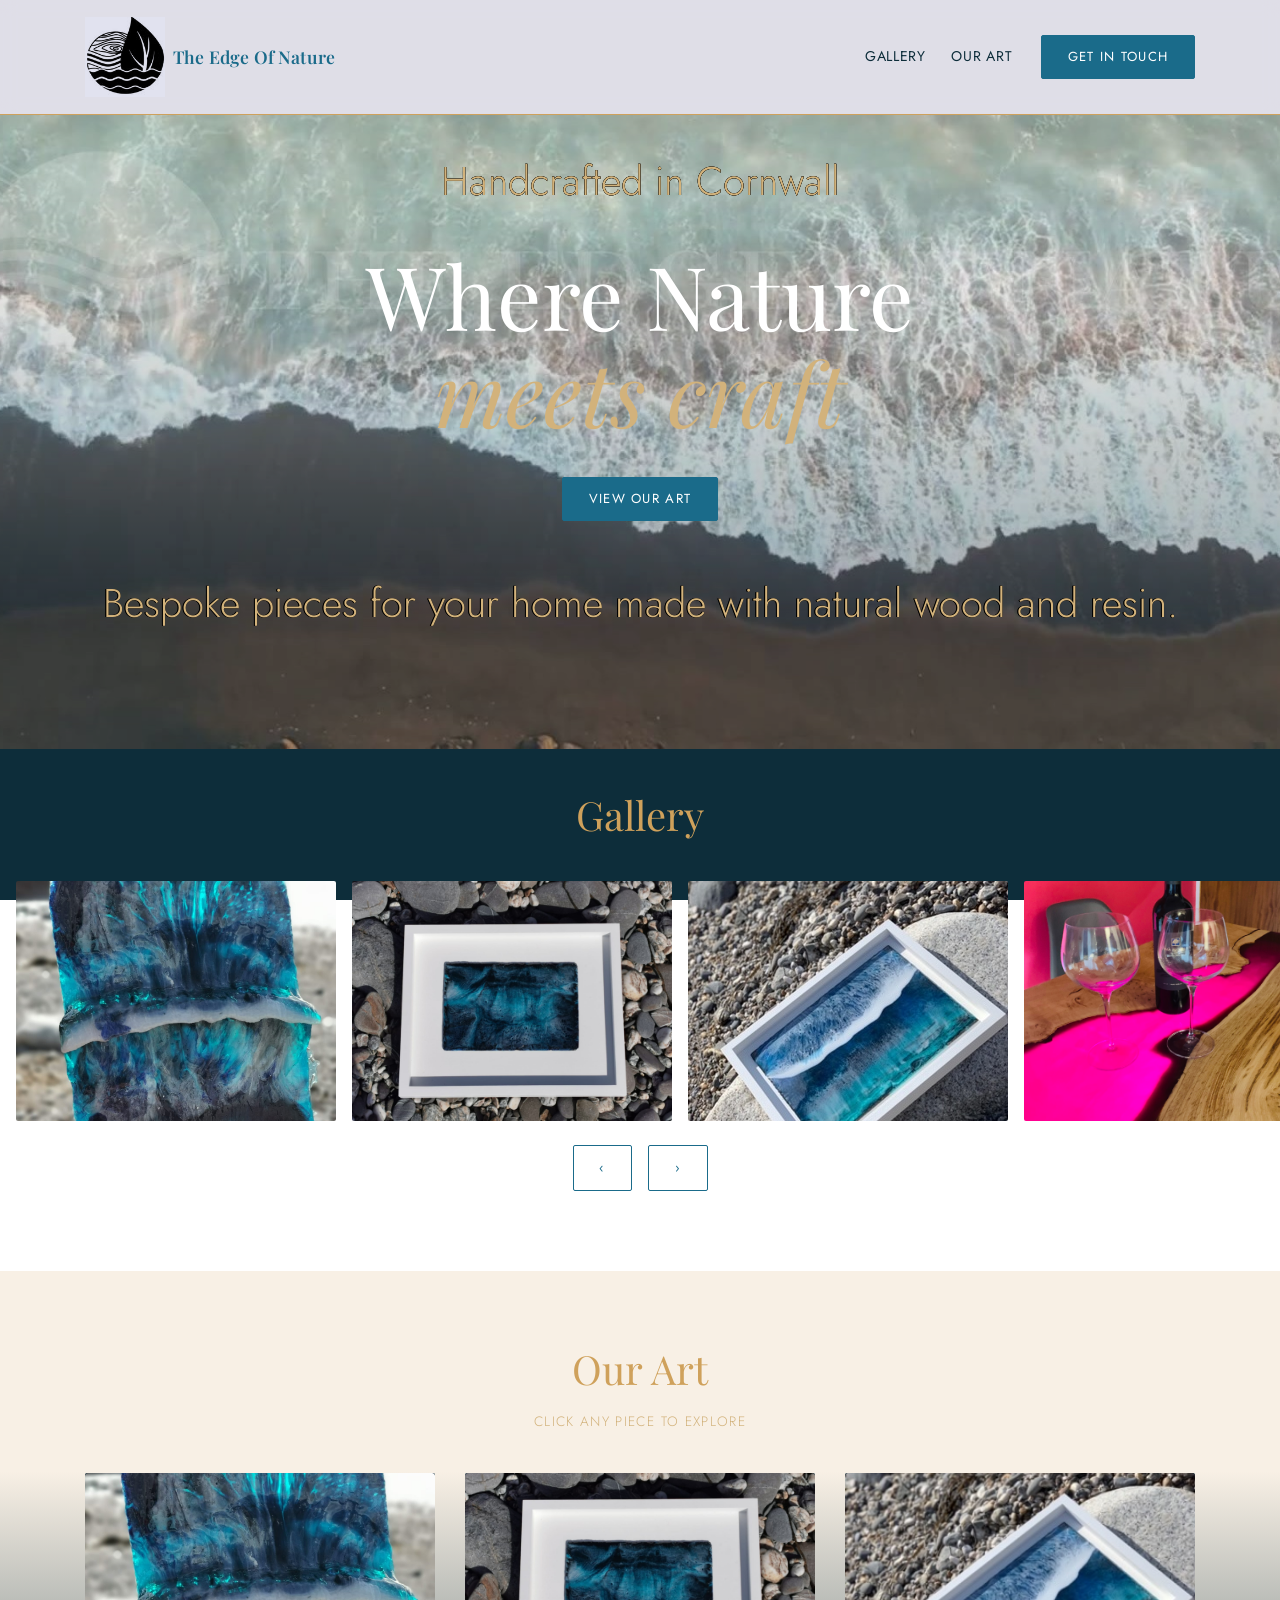
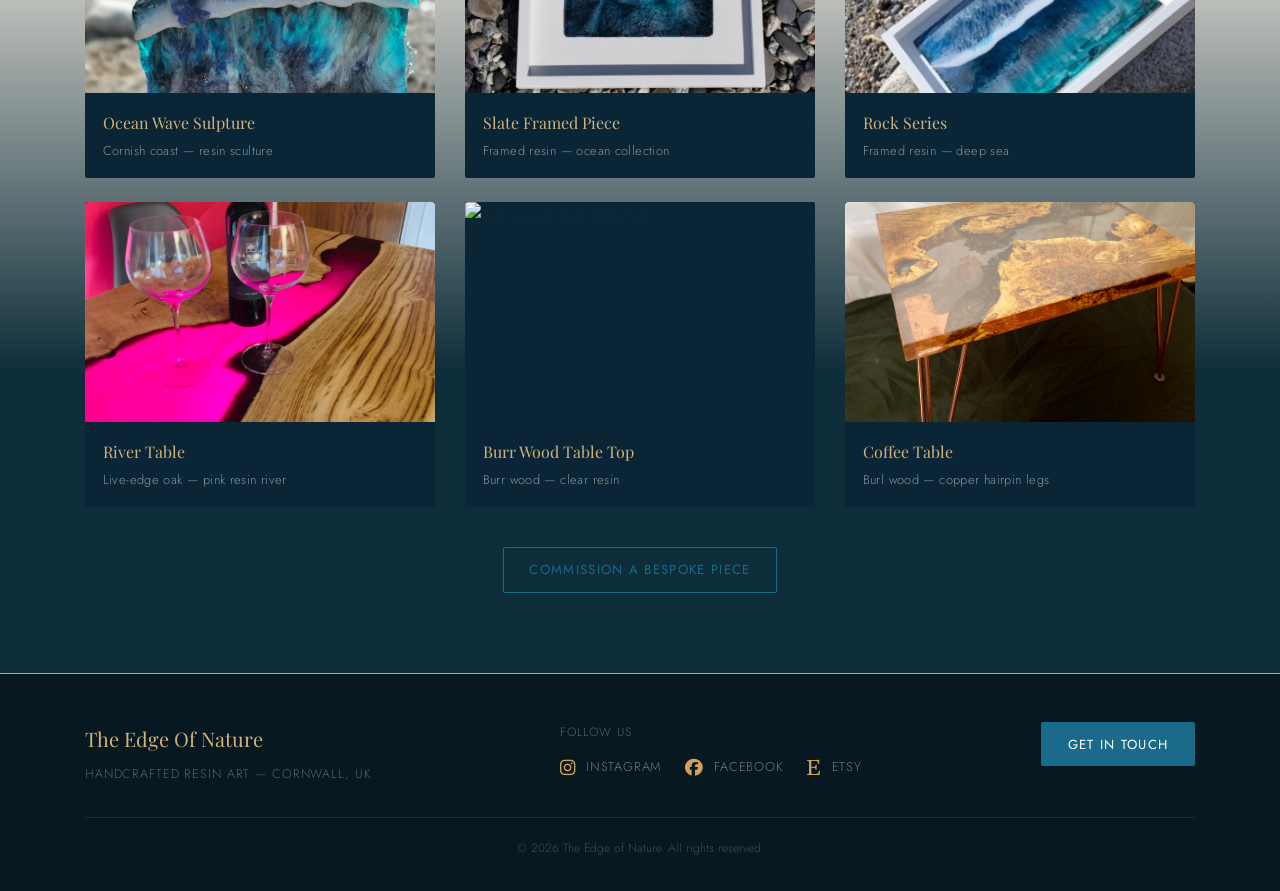
==== index.html @ 79bfa3ad "looks and links updated" ====
<!DOCTYPE html>
<html lang="en">
<head>
    <meta charset="UTF-8">
    <meta name="viewport" content="width=device-width, initial-scale=1.0">
    <title>The Edge of Nature - Resin Art</title>

 
  
  <link rel="stylesheet" href="https://cdn.jsdelivr.net/npm/bootstrap@4.5.3/dist/css/bootstrap.min.css">
  <link href="https://fonts.googleapis.com/css2?family=Playfair+Display:ital,wght@0,400;0,600;1,400&family=Jost:wght@300;400&display=swap" rel="stylesheet">
  <link rel="stylesheet" href="https://cdnjs.cloudflare.com/ajax/libs/font-awesome/6.5.0/css/all.min.css">
  <link rel="stylesheet" href="stylesreset2.css" />
  <link rel="stylesheet" href="./styles.css" />
   

  
</head>
<body>



    <!-- Navigation Bar -->

  <nav class="navbar navbar-expand-lg eon-nav sticky-top">
    <div class="container">

      <a class="navbar-brand d-flex align-items-center" href="index.html">
        <img class="nav-logo mr-2" src="./images/eonlogo.png" alt="The Edge Of Nature logo">
        <span class="logo-text">The Edge Of Nature</span>
      </a>

      <button class="navbar-toggler" type="button"
              data-toggle="collapse"
              data-target="#navMain"
              aria-controls="navMain"
              aria-expanded="false"
              aria-label="Toggle navigation">
              <a href="#contact" class="btn-eon">Get in Touch</a>
        <span class="navbar-toggler-icon"></span>
      </button>

      <div class="collapse navbar-collapse" id="navMain">
        <ul class="navbar-nav ml-auto align-items-lg-center">
          <li class="nav-item"><a class="nav-link" href="#gallery">Gallery</a></li>
          <li class="nav-item"><a class="nav-link" href="#art">Our Art</a></li>
          <li class="nav-item ml-lg-3">
            <a class="btn btn-eon" href="#contact">Get in touch</a>
          </li>
        </ul>
      </div>

    </div>
  </nav>


<!-- Hero Section -->




 <section class="hero-section">

    <img class="hero-img"
         src="./images/wave.jpg"
         alt="Aerial view of Cornish waves"
         onerror="this.style.display='none'">

    <div class="hero-overlay"></div>

    <div class="container hero-content">
      <h2 class="hero-sub"><em>Handcrafted in Cornwall</em></h2>
      <h1 class="hero-title">Where Nature<br><em>meets craft</em></h1>
      
      <a href="#art" class="btn btn-eon mt-3">View our art</a>
      <p class="hero-sub" style="margin-top: 3rem;">Bespoke pieces for your home made with natural wood and resin.</p>


    </div>

  </section>






<!-- Gallery Section -->

 <section id="gallery" class="gallery-section">
    <div class="container">
      <h2 class="gallery-heading">Gallery</h2>
    </div>

    <div class="gallery-viewport">
      <div class="gallery-track">
        <div class="gallery-item"><img src="./images/resinwave.JPG"         alt="Resin wave piece"></div>
        <div class="gallery-item"><img src="./images/resinslateframed.JPG"  alt="Resin on slate framed"></div>
        <div class="gallery-item"><img src="./images/resinframedonrock.JPG" alt="Resin framed on rock"></div>
        <div class="gallery-item"><img src="./images/img0489.jpg"           alt="River table"></div>
        <div class="gallery-item"><img src="./images/img2690.jpg"           alt="Burr wood table"></div>
        <div class="gallery-item"><img src="./images/img2918.jpg"           alt="Coffee table"></div>
        <div class="gallery-item"><img src="./images/img7161.JPG"           alt="Resin piece 7"></div>
        <div class="gallery-item"><img src="./images/img7170.JPG"           alt="Resin piece 8"></div>
      </div>
    </div>

    <div class="gallery-controls">
      <button id="galleryPrev" class="btn-eon-outline" aria-label="Previous">&#8249;</button>
      <button id="galleryNext" class="btn-eon-outline" aria-label="Next">&#8250;</button>
    </div>
  </section>


<!-- Art Section -->

  <section id="art" class="art-section">
    <div class="container">

      <h2 class="art-heading">Our Art</h2>
      <p class="art-subheading">Click any piece to explore</p>

      <div class="row">

        <div class="col-sm-6 col-lg-4 mb-4">
          <div class="card art-card"
               data-img="./images/resinwave.JPG"
               data-title="Ocean Wave Panel"
               data-desc="Resin art inspired by the breaking waves of the Cornish coast.">
            <img src="./images/resinwave.JPG" class="card-img-top" alt="Ocean wave resin panel">
            <div class="card-body">
              <h5 class="card-title">Ocean Wave Sulpture</h5>
              <p class="card-text">Cornish coast — resin sculture</p>
            </div>
          </div>
        </div>

        <div class="col-sm-6 col-lg-4 mb-4">
          <div class="card art-card"
               data-img="./images/resinslateframed.JPG"
               data-title="Slate Framed Piece"
               data-desc="Deep ocean blues set in a clean white frame, on natural Cornish slate.">
            <img src="./images/resinslateframed.JPG" class="card-img-top" alt="Slate framed resin">
            <div class="card-body">
              <h5 class="card-title">Slate Framed Piece</h5>
              <p class="card-text">Framed resin — ocean collection</p>
            </div>
          </div>
        </div>

        <div class="col-sm-6 col-lg-4 mb-4">
          <div class="card art-card"
               data-img="./images/resinframedonrock.JPG"
               data-title="Rock Series"
               data-desc="A deep-sea resin piece displayed on raw Cornish rock.">
            <img src="./images/resinframedonrock.JPG" class="card-img-top" alt="Resin framed on rock">
            <div class="card-body">
              <h5 class="card-title">Rock Series</h5>
              <p class="card-text">Framed resin — deep sea</p>
            </div>
          </div>
        </div>

        <div class="col-sm-6 col-lg-4 mb-4">
          <div class="card art-card"
               data-img="./images/img0489.jpg"
               data-title="River Table"
               data-desc="Live-edge wood with a glowing pink resin river — a dramatic dining centrepiece.">
            <img src="./images/img0489.jpg" class="card-img-top" alt="River table with pink resin">
            <div class="card-body">
              <h5 class="card-title">River Table</h5>
              <p class="card-text">Live-edge oak — pink resin river</p>
            </div>
          </div>
        </div>

        <div class="col-sm-6 col-lg-4 mb-4">
          <div class="card art-card"
               data-img="./images/img2690.jpg"
               data-title="Burr Wood Table Top"
               data-desc="Stunning burr wood set in clear resin, every grain unique.">
            <img src="./images/img2690.jpg" class="card-img-top" alt="Burr wood resin table top">
            <div class="card-body">
              <h5 class="card-title">Burr Wood Table Top</h5>
              <p class="card-text">Burr wood — clear resin</p>
            </div>
          </div>
        </div>

        <div class="col-sm-6 col-lg-4 mb-4">
          <div class="card art-card"
               data-img="./images/img2918.jpg"
               data-title="Coffee Table"
               data-desc="Burl wood coffee table with copper hairpin legs — functional art for your home.">
            <img src="./images/img2918.jpg" class="card-img-top" alt="Coffee table with copper legs">
            <div class="card-body">
              <h5 class="card-title">Coffee Table</h5>
              <p class="card-text">Burl wood — copper hairpin legs</p>
            </div>
          </div>
        </div>

      </div>

      <div class="text-center mt-3">
        <a href="#contact" class="btn-eon-outline">Commission a bespoke piece</a>
      </div>

    </div>
  </section>



  <div class="lightbox-overlay" id="lightbox" role="dialog" aria-modal="true" aria-label="Image viewer">
    <button class="lightbox-close" id="lightboxClose" aria-label="Close">&times;</button>
    <button class="lightbox-nav lightbox-prev" id="lightboxPrev" aria-label="Previous">&#8249;</button>
    <img class="lightbox-img" id="lightboxImg" src="" alt="">
    <p class="lightbox-caption" id="lightboxCaption"></p>
    <button class="lightbox-nav lightbox-next" id="lightboxNext" aria-label="Next">&#8250;</button>
  </div>







<!-- Footer -->


 <footer class="eon-footer" id="contact">
    <div class="container">

      <div class="row">

        
        <div class="col-md-5 mb-4 mb-md-0">
          <span class="footer-brand">The Edge Of Nature</span>
          <span class="footer-tagline">Handcrafted resin art — Cornwall, UK</span>
        </div>

        
              <div class="col-md-4 mb-4 mb-md-0">
                <p class="footer-social-heading">Follow us</p>
                  <div class="footer-social">
                    <a href="https://www.facebook.com/theedgeofnatureuk/about/" aria-label="Instagram">
                        <i class="fab fa-instagram"></i> Instagram
                    </a>
                    <a href="https://www.facebook.com/theedgeofnatureuk/" aria-label="Facebook">
                        <i class="fab fa-facebook"></i> Facebook
                    </a>
                    <a href="https://www.etsy.com/shop/TheEdgeOfNature" aria-label="Etsy">
                        <i class="fab fa-etsy"></i> Etsy
                     </a>
                    </div>
                  </div>

       
        <div class="col-md-3 text-md-right">
          <a href="#contact" class="btn btn-eon">
            Get in touch
          </a>
        </div>

      </div>



      <!-- Conatct pop up  -->

    <div class="contact-overlay" id="contactModal">
  <div class="contact-modal">

    
    <button class="contact-close" id="contactClose" aria-label="Close">&times;</button>


    <h2 class="contact-modal-title">Get in Touch</h2>
    <p class="contact-modal-sub">We'd love to hear from you</p>

  
    <div id="contactForm">
      <div class="contact-field">
        <label for="c-name">Your Name</label>
        <input type="text" id="c-name" placeholder="Christian Richard">
      </div>
      <div class="contact-field">
        <label for="c-email">Email Address</label>
        <input type="email" id="c-email" placeholder="chris@example.com">  
      </div>
      <div class="contact-field">
        <label for="c-phone">Phone Number</label>
        <input type="tel" id="c-phone" placeholder="+44 7700 000000">
      </div>
      <div class="contact-field">
        <label for="c-dob">Date of Birth</label>
        <input type="date" id="c-dob">
      </div>
      <div class="contact-field">
        <label for="c-message">Message</label>
        <textarea id="c-message" rows="4" placeholder="Tell us about your project..."></textarea>
      </div>
      <button class="btn-eon" id="contactSubmit" style="width:100%;margin-top:.5rem;">
        Send Message
      </button>
    </div>

  
    <div id="contactThanks" style="display:none; text-align:center; padding: 2rem 0;">
      <div style="font-size:3rem; margin-bottom:1rem;">✉️</div>
      <h3 style="font-family:var(--font-display); color:var(--sand); margin-bottom:.75rem;">
        Thank you!
      </h3>
      <p style="color:rgba(248,240,229,.65); font-size:.9rem;">
        We've received your message and will be in touch soon.
      </p>
    </div>

  </div>
</div>



</section>





      <hr class="footer-divider">

     
      <p class="footer-copy">&copy; 2026 The Edge of Nature. All rights reserved.</p>

    </div>
  </footer>





  <script src="https://code.jquery.com/jquery-3.6.0.min.js"></script>
  <script src="https://cdn.jsdelivr.net/npm/popper.js@1.16.1/dist/umd/popper.min.js"></script>
  <script src="https://cdn.jsdelivr.net/npm/bootstrap@4.5.3/dist/js/bootstrap.min.js"></script>









<!-- Scroll-Section-1 jQuery --> 

<script>
  

  
    $(document).ready(function () {

      $('#galleryNext').click(function () {
        $('.gallery-viewport').animate(
          { scrollLeft: $('.gallery-viewport').scrollLeft() + 340 },
          400
        );
      });

      $('#galleryPrev').click(function () {
        $('.gallery-viewport').animate(
          { scrollLeft: $('.gallery-viewport').scrollLeft() - 340 },
          400
        );
      });

    });

    
    var cards = [];
    var currentIndex = 0;

    
    document.querySelectorAll('.art-card').forEach(function (card, i) {
      cards.push({
        img:   card.dataset.img,
        title: card.dataset.title,
        desc:  card.dataset.desc
      });

     
      card.addEventListener('click', function () {
        openLightbox(i);
      });
    });

    function openLightbox(index) {
      currentIndex = index;
      updateLightbox();
      document.getElementById('lightbox').classList.add('active');
      document.body.style.overflow = 'hidden'; // stop page scrolling behind overlay
    }

    function closeLightbox() {
      document.getElementById('lightbox').classList.remove('active');
      document.body.style.overflow = ''; // restore page scrolling
    }

    function updateLightbox() {
      var item = cards[currentIndex];
      document.getElementById('lightboxImg').src         = item.img;
      document.getElementById('lightboxImg').alt         = item.title;
      document.getElementById('lightboxCaption').textContent = item.title + ' — ' + item.desc;
    }

    
    document.getElementById('lightboxClose').addEventListener('click', closeLightbox);

    
    document.getElementById('lightboxNext').addEventListener('click', function () {
      currentIndex = (currentIndex + 1) % cards.length;
      updateLightbox();
    });

    document.getElementById('lightboxPrev').addEventListener('click', function () {
      currentIndex = (currentIndex - 1 + cards.length) % cards.length;
      updateLightbox();
    });

   
    document.getElementById('lightbox').addEventListener('click', function (e) {
      if (e.target === this) closeLightbox();
    });

    
    document.addEventListener('keydown', function (e) {
      if (e.key === 'Escape')      closeLightbox();
      if (e.key === 'ArrowRight') { currentIndex = (currentIndex + 1) % cards.length; updateLightbox(); }
      if (e.key === 'ArrowLeft')  { currentIndex = (currentIndex - 1 + cards.length) % cards.length; updateLightbox(); }
    });
  </script>

<script>
  
  const modal        = document.getElementById('contactModal');
  const closeBtn     = document.getElementById('contactClose');
  const submitBtn    = document.getElementById('contactSubmit');
  const form         = document.getElementById('contactForm');
  const thanks       = document.getElementById('contactThanks');

  
  document.querySelectorAll('a[href="#contact"], .btn-contact').forEach(btn => {
    btn.addEventListener('click', function(e) {
      e.preventDefault();
      modal.classList.add('active');
    });
  });

 
  closeBtn.addEventListener('click', () => {
    modal.classList.remove('active');
    resetForm();
  });

  
  modal.addEventListener('click', function(e) {
    if (e.target === modal) {
      modal.classList.remove('active');
      resetForm();
    }
  });

  
  document.addEventListener('keydown', function(e) {
    if (e.key === 'Escape') {
      modal.classList.remove('active');
      resetForm();
    }
  });

  
  submitBtn.addEventListener('click', function() {
    form.style.display   = 'none';
    thanks.style.display = 'block';
  });

  
  function resetForm() {
    form.style.display   = 'block';
    thanks.style.display = 'none';
    document.getElementById('c-name').value    = '';
    document.getElementById('c-email').value   = '';
    document.getElementById('c-phone').value   = '';
    document.getElementById('c-dob').value     = ''; 
    document.getElementById('c-message').value = '';
  }
</script>






</body>
</html>
---- stylesreset2.css ----
/* CSS reset file */
html,
body,
div,
span,
applet,
object,
iframe,
h1,
h2,
h3,
h4,
h5,
h6,
p,
blockquote,
pre,
a,
abbr,
acronym,
address,
big,
cite,
code,
del,
dfn,
em,
img,
ins,
kbd,
q,
s,
samp,
small,
strike,
strong,
sub,
sup,
tt,
var,
b,
u,
i,
center,
dl,
dt,
dd,
ol,
ul,
li,
fieldset,
form,
label,
legend,
table,
caption,
tbody,
tfoot,
thead,
tr,
th,
td,
article,
aside,
canvas,
details,
embed,
figure,
figcaption,
footer,
header,
hgroup,
menu,
nav,
output,
ruby,
section,
summary,
time,
mark,
audio,
video {
    margin: 0;
    padding: 0;
    border: 0;
    font-size: 100%;
    font: inherit;
    vertical-align: baseline;
}

/* HTML5 display-role reset for older browsers */
article,
aside,
details,
figcaption,
figure,
footer,
header,
hgroup,
menu,
nav,
section {
    display: block;
}

body {
    line-height: 1;
}

ol,
ul {
    list-style: none;
}

blockquote,
q {
    quotes: none;
}

blockquote:before,
blockquote:after,
q:before,
q:after {
    content: '';
    content: none;
}

table {
    border-collapse: collapse;
    border-spacing: 0;
}
---- styles.css ----
:root {
  --warm-white: #f8f0e5;  /* nav background */
  --border:     #cfa15b;  /* nav bottom border */
  --text:       #0d2d3a;  /* nav links */
  --bark:       #1a6b8a;  /* logo text + hover colour */
  --deep:       #0d2d3a;  /* button hover */
  --sand:       #d2b27b;  /* hero subheading + title highlight */
  --golden:     #cfa15b;  /* gallery heading */

  --font-display: 'Playfair Display', Georgia, serif;
  --font-body:    'Jost', sans-serif;


}


body {
  --font-display: 'Playfair Display', times new roman, serif;
  --font-body:    'Jost', sans-serif;
}

body {
  font-family: var(--font-body);
  color: var(--text);
  background: linear-gradient(
    to bottom,
    var(--warm-white) 10%,
    var(--warm-white) 20%,   
    var(--deep)       70%,   
    var(--deep)       100% 
  );
  background-attachment: fixed;
  min-height: 100vh;
  margin: 0;
  font-weight: 300;
  line-height: 1.7;
}



.eon-nav {
  background: rgba(212, 214, 232, 0.70) !important;
  backdrop-filter: blur(8px);
  border-bottom: 1px solid var(--border);
  padding: .75rem 0;
}


.nav-logo {
  height: 80px;
  width: 80px;
  object-fit: contain;
  mix-blend-mode: multiply;  
}



.logo-text {
  font-family: var(--font-display);
  font-size: 1.1rem;
  font-weight: 600;
  color: var(--bark);
  letter-spacing: .01em;
}
.eon-nav .nav-link {
  font-family: var(--font-body);
  font-weight: 400;
  font-size: .88rem;
  letter-spacing: .05em;
  text-transform: uppercase;
  color: var(--text) !important;
  padding: .4rem .8rem !important;
  transition: color .2s;
}
.eon-nav .nav-link:hover { color: var(--bark) !important; }



/* Button on Navbar */

.btn-eon {
  background: var(--bark);
  color: #fff !important;
  font-family: var(--font-body);
  font-weight: 400;
  font-size: .82rem;
  letter-spacing: .1em;
  text-transform: uppercase;
  padding: .7rem 1.6rem;
  border: 1.5px solid var(--bark);
  border-radius: 2px;
  text-decoration: none;
  transition: background .2s, color .2s;
  display: inline-block;
}
.btn-eon:hover { background: var(--golden); border-color: var(--deep); color: #fff !important; }

.btn-eon-outline {
  background: transparent;
  color: var(--bark) !important;
  font-family: var(--font-body);
  font-weight: 400;
  font-size: .82rem;
  letter-spacing: .1em;
  text-transform: uppercase;
  padding: .7rem 1.6rem;
  border: 1.5px solid var(--bark);
  border-radius: 2px;
  text-decoration: none;
  transition: background .2s, color .2s;
  display: inline-block;
}

.btn-eon-outline:hover { 

  background: var(--golden);      
  border-color: var(--golden);    
  color: #fff !important; 

}


.navbar-toggler {
  border: 1px solid rgba(0, 0, 0, 0.1) !important;
  padding: .25rem .75rem;
  cursor: pointer;
  background: transparent;
}

.navbar-toggler-icon {
  display: inline-block;
  width: 1.5em;
  height: 1.5em;
  background-image: url("data:image/svg+xml,%3csvg xmlns='http://www.w3.org/2000/svg' width='30' height='30' viewBox='0 0 30 30'%3e%3cpath stroke='rgba%280%2C13%2C45%2C0.7%29' stroke-linecap='round' stroke-miterlimit='10' stroke-width='2' d='M4 7h22M4 15h22M4 23h22'/%3e%3c/svg%3e");
  background-repeat: no-repeat;
  background-position: center;
  background-size: 100%;
}






/* ---- HERO ---- */
.hero-section {
  position: relative;
  min-height: 400px;
  max-width: 1400px;
  margin:  0 auto;
  display: flex;
  align-items: flex-end;
  overflow: hidden;
}


.hero-img {
  position: absolute;
  top: 0;
  left: 50%;
  transform: translateX(-50%);
  width: 100%;
  height: 100%;
  object-fit: cover;
  object-position: center;
  opacity: .60;






}
.hero-overlay {
position: absolute;
  inset: 0;
  
}


.hero-content {
  position: relative;
  z-index: 2;
  padding-bottom: 5rem;
  padding-top: 2rem;
  text-align: center;
}

.hero-title {
  font-family: var(--font-display);
  font-size: clamp(3rem, 7vw, 5.5rem);
  font-weight: 400;
  line-height: 1.1;
  color: #fff;
  margin-bottom: 1.25rem;
}

.hero-content .hero-sub {
  margin-left: auto;
  margin-right: auto;
}


.hero-title em { font-style: italic; color: var(--sand); }
.hero-sub {
  color: var(--sand);
  font-size: 40px;
  font-weight: 300;
  max-width: 1400px;
  margin-bottom: 2rem;
  line-height: 1.7;
  text-shadow:
   -.25px -.25px 0 #000,
     .25px -.25px 0 #000,
    -.25px  .25px 0 #000,
     .25px  .25px 0 #000;



}






/* Scrollable Gallery */

.gallery-section {
  padding: 2rem 0 5rem 0;
}

.gallery-heading {
  font-family: var(--font-display);
  text-align: center;
  font-size: 40px;
  font-weight: 400;
  color: var(--golden);
  margin-bottom: 2rem;
}
.gallery-viewport {
  overflow: hidden;       /* clips images outside the view */
  width: 100%;
}
.gallery-track {
  display: flex;
  gap: 1rem;
  padding: 0 1rem;
  width: max-content;     /* as wide as all images combined */
}
.gallery-item {
  flex-shrink: 0;
  width: 320px;
  height: 240px;
  overflow: hidden;
  border-radius: 2px;
}
.gallery-item img {
  width: 100%;
  height: 100%;
  object-fit: cover;
  display: block;
}
.gallery-controls {
  display: flex;
  justify-content: center;
  gap: 1rem;
  margin-top: 1.5rem;
}



/*-----Article Section-----*/

.art-section {
  padding: 4rem 0 5rem;
    background: linear-gradient(
    to bottom,
    var(--warm-white) 10%,
    var(--warm-white) 20%,   
    var(--deep)       70%,   
    var(--deep)       100% 
)}

.art-heading {
  font-family: var(--font-display);
  text-align: center;
  font-size: 2.5rem;
  font-weight: 400;
  color: var(--golden);
  margin-bottom: .4rem;
}

.art-subheading {
  text-align: center;
  color: var(--sand);
  font-size: .85rem;
  letter-spacing: .1em;
  text-transform: uppercase;
  margin-bottom: 2.5rem;
}

.art-card {
  border: none;
  border-radius: 2px;
  overflow: hidden;
  cursor: pointer;
  background: #0a2535;
  transition: transform .3s ease, box-shadow .3s ease;
}

.art-card:hover {
  transform: translateY(-6px);
  box-shadow: 0 20px 40px rgba(0,0,0,.5);
}

.art-card .card-img-top {
  height: 220px;
  object-fit: cover;
  transition: transform .4s ease;
}

.art-card:hover .card-img-top {
  transform: scale(1.05);
}

.art-card .card-body {
  padding: 1rem 1.1rem;
}

.art-card .card-title {
  font-family: var(--font-display);
  font-size: 1rem;
  color: var(--sand);
  margin-bottom: .25rem;
}

.art-card .card-text {
  font-size: .8rem;
  color: rgba(248,240,229,.55);
  letter-spacing: .03em;
}


/* ---- Lightbox Section ---- */

.lightbox-overlay {
  display: none;
  position: fixed;
  inset: 0;
  background: rgba(0,0,0,.93);
  z-index: 9999;
  align-items: center;
  justify-content: center;
  flex-direction: column;
  padding: 1rem;
}

.lightbox-overlay.active {
  display: flex;
}

.lightbox-img {
  max-width: 88vw;
  max-height: 78vh;
  object-fit: contain;
  border: 1px solid var(--border);
  box-shadow: 0 0 80px rgba(0,0,0,.9);
}

.lightbox-caption {
  color: var(--sand);
  font-family: var(--font-display);
  font-style: italic;
  font-size: 1rem;
  margin-top: 1.2rem;
  text-align: center;
}

.lightbox-close {
  position: absolute;
  top: 1.2rem;
  right: 1.5rem;
  color: #fff;
  font-size: 2.2rem;
  cursor: pointer;
  background: none;
  border: none;
  line-height: 1;
  opacity: .6;
  transition: opacity .2s;
}

.lightbox-close:hover { opacity: 1; }

.lightbox-nav {
  position: absolute;
  top: 50%;
  transform: translateY(-50%);
  color: #fff;
  font-size: 3rem;
  cursor: pointer;
  background: none;
  border: none;
  opacity: .5;
  transition: opacity .2s;
  padding: 0 1rem;
}

.lightbox-nav:hover { opacity: 1; }
.lightbox-prev      { left: .5rem; }
.lightbox-next      { right: .5rem; }


/* ---- Contact pop up---- */

.contact-overlay {
  display: none;
  position: fixed;
  inset: 0;
  background: rgba(0, 0, 0, 0.75);
  z-index: 9999;
  align-items: center;
  justify-content: center;
  padding: 1rem;
  backdrop-filter: blur(4px);
}

.contact-overlay.active {
  display: flex;
}

.contact-modal {
  background: #0d2d3a;
  border: 1px solid var(--border);
  border-radius: 4px;
  padding: 2.5rem 2rem;
  width: 100%;
  max-width: 480px;
  position: relative;
  max-height: 90vh;
  overflow-y: auto;
}

.contact-close {
  position: absolute;
  top: 1rem;
  right: 1.25rem;
  background: none;
  border: none;
  color: rgba(248,240,229,.5);
  font-size: 2rem;
  cursor: pointer;
  line-height: 1;
  transition: color .2s;
}

.contact-close:hover { color: var(--golden); }

.contact-modal-title {
  font-family: var(--font-display);
  color: var(--golden);
  font-size: 1.75rem;
  font-weight: 400;
  margin-bottom: .25rem;
}

.contact-modal-sub {
  color: var(--sand);
  font-size: .82rem;
  letter-spacing: .07em;
  text-transform: uppercase;
  margin-bottom: 1.75rem;
}

.contact-field {
  margin-bottom: 1.1rem;
}

.contact-field label {
  display: block;
  font-size: .78rem;
  letter-spacing: .07em;
  text-transform: uppercase;
  color: rgba(248,240,229,.55);
  margin-bottom: .35rem;
}

.contact-field input,
.contact-field textarea {
  width: 100%;
  background: rgba(255,255,255,.06);
  border: 1px solid rgba(207,161,91,.3);
  border-radius: 2px;
  padding: .65rem .85rem;
  color: var(--warm-white);
  font-family: var(--font-body);
  font-size: .88rem;
  outline: none;
  transition: border-color .2s;
  box-sizing: border-box;
}

.contact-field input:focus,
.contact-field textarea:focus {
  border-color: var(--golden);
}

.contact-field textarea {
  resize: vertical;
}

.contact-field input[type="date"] {
  color-scheme: dark;
}




/* ---- footer ---- */

.eon-footer {
  background: #071820;
  border-top: 1px solid var(--border);
  padding: 3rem 0 2rem;
  color: rgba(248,240,229,.45);
  font-family: var(--font-body);
  font-size: .85rem;
}

.footer-brand {
  font-family: var(--font-display);
  font-size: 1.25rem;
  color: var(--sand);
  display: block;
  margin-bottom: .35rem;
}

.footer-tagline {
  font-size: .78rem;
  letter-spacing: .07em;
  text-transform: uppercase;
  color: rgba(248,240,229,.35);
}

.footer-social-heading {
  font-size: .75rem;
  letter-spacing: .08em;
  text-transform: uppercase;
  color: rgba(248,240,229,.35);
  margin-bottom: .75rem;
}

.footer-social a {
  display: inline-block;
  color: rgba(248,240,229,.45);
  font-size: .8rem;
  letter-spacing: .06em;
  text-transform: uppercase;
  text-decoration: none;
  margin-right: 1.25rem;
  transition: color .2s;
}

.footer-social a:hover { color: var(--golden); }

.footer-divider {
  border-color: rgba(207,161,91,.15);
  margin: 2rem 0 1.25rem;
}

.footer-copy {
  font-size: .75rem;
  color: rgba(248,240,229,.25);
  text-align: center;
  margin: 0;
}


.footer-social a i {
  font-size: 1.1rem;
  margin-right: .35rem;
  vertical-align: middle;
  color: var(--golden);
  transition: color .2s;
}

.footer-social a:hover i {
  color: var(--sand);
}









/* ---- RESPONSIVE TEST SECTION!!!!!!!!!!!!!!!!!! ---- */
@media (max-width: 991.98px) {
  .eon-nav .container  { position: relative; }

  .navbar-collapse {
   
    background: var(--warm-white);
    border: 5px solid var(--border);
    border-radius: 8px;
    padding: 1rem;
    box-shadow: 0 10px 30px rgba(0,0,0,1);
    z-index: 10;
  }

  .navbar-nav { align-items: stretch !important; gap: 0 !important; }
  .navbar-nav .nav-link { text-align: center; padding: .75rem 1rem !important; }
  .navbar-nav .btn { width: 100%; margin-top: .75rem; }
}

@media (max-width: 767px) {
  .py-section  { padding: 3.5rem 0; }
  .gallery-item { width: 260px; height: 195px; }
  .hero-title  { font-size: 2.8rem; }
}
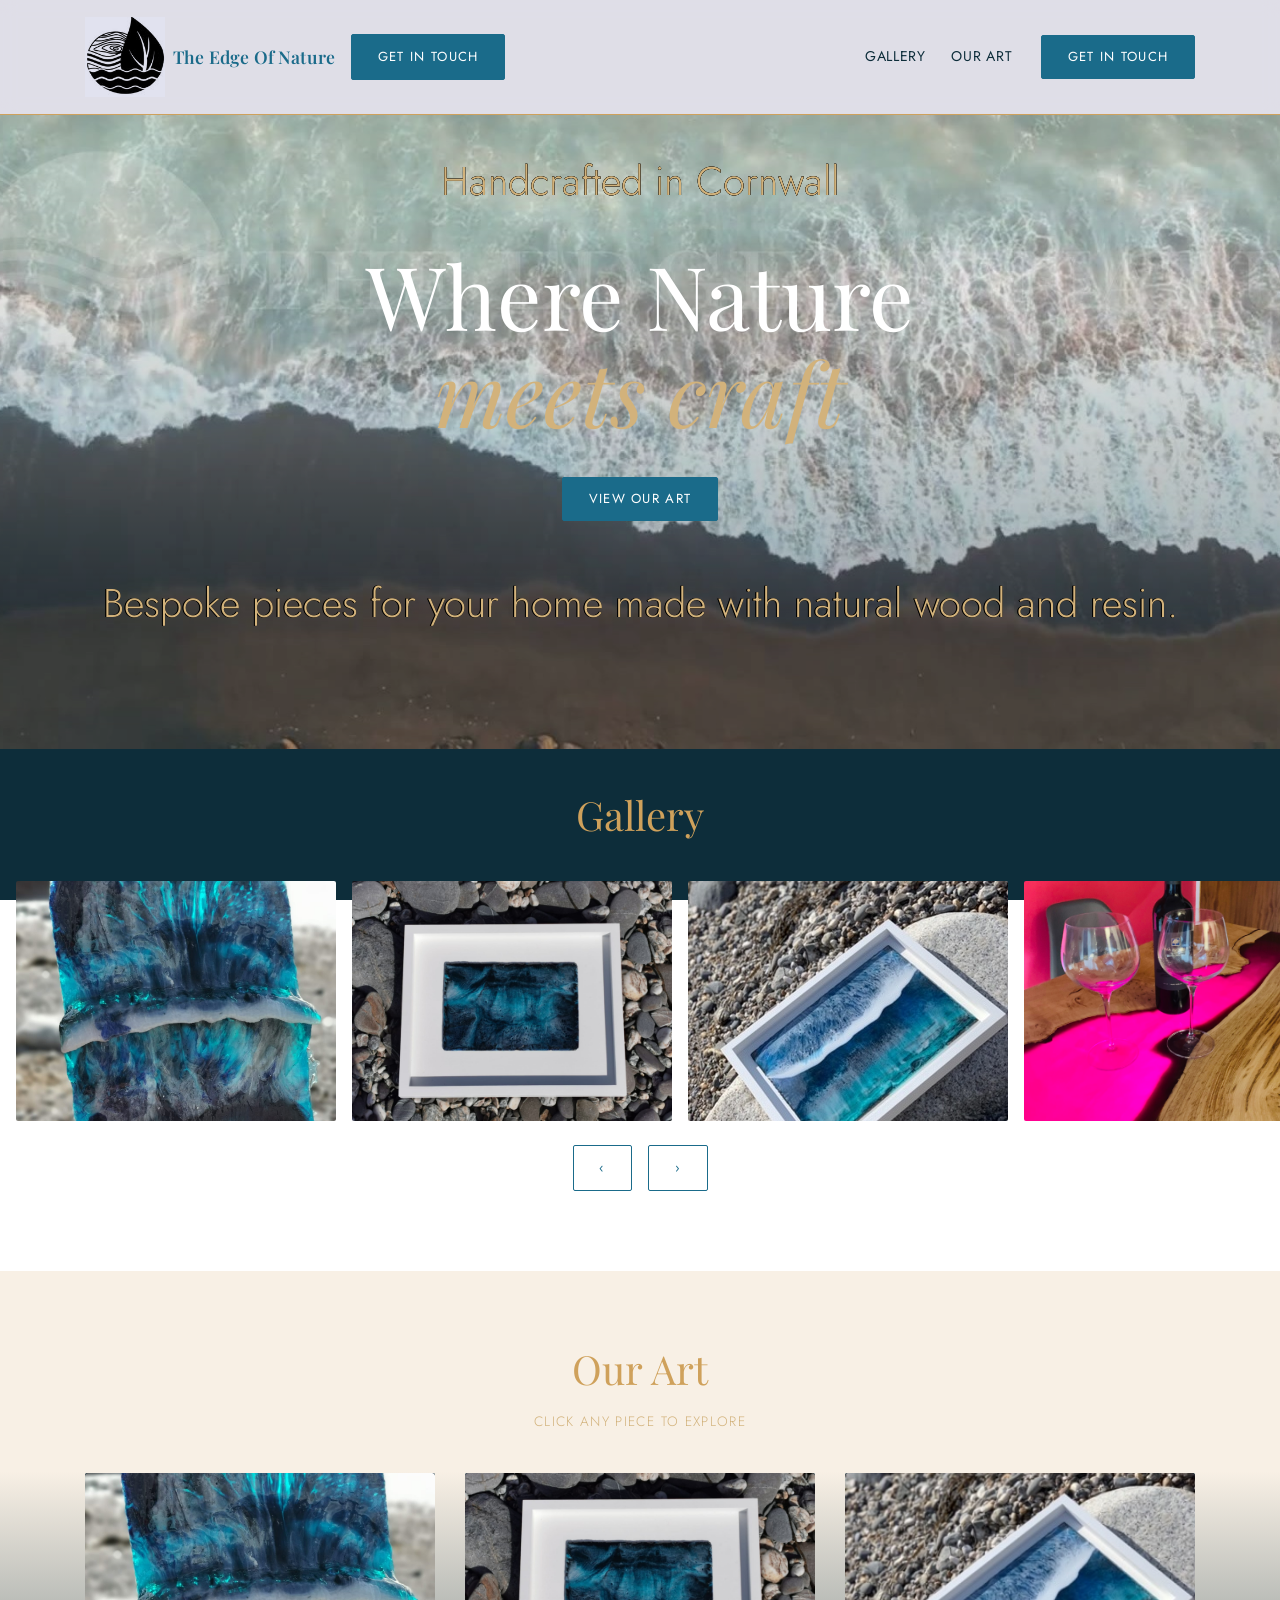
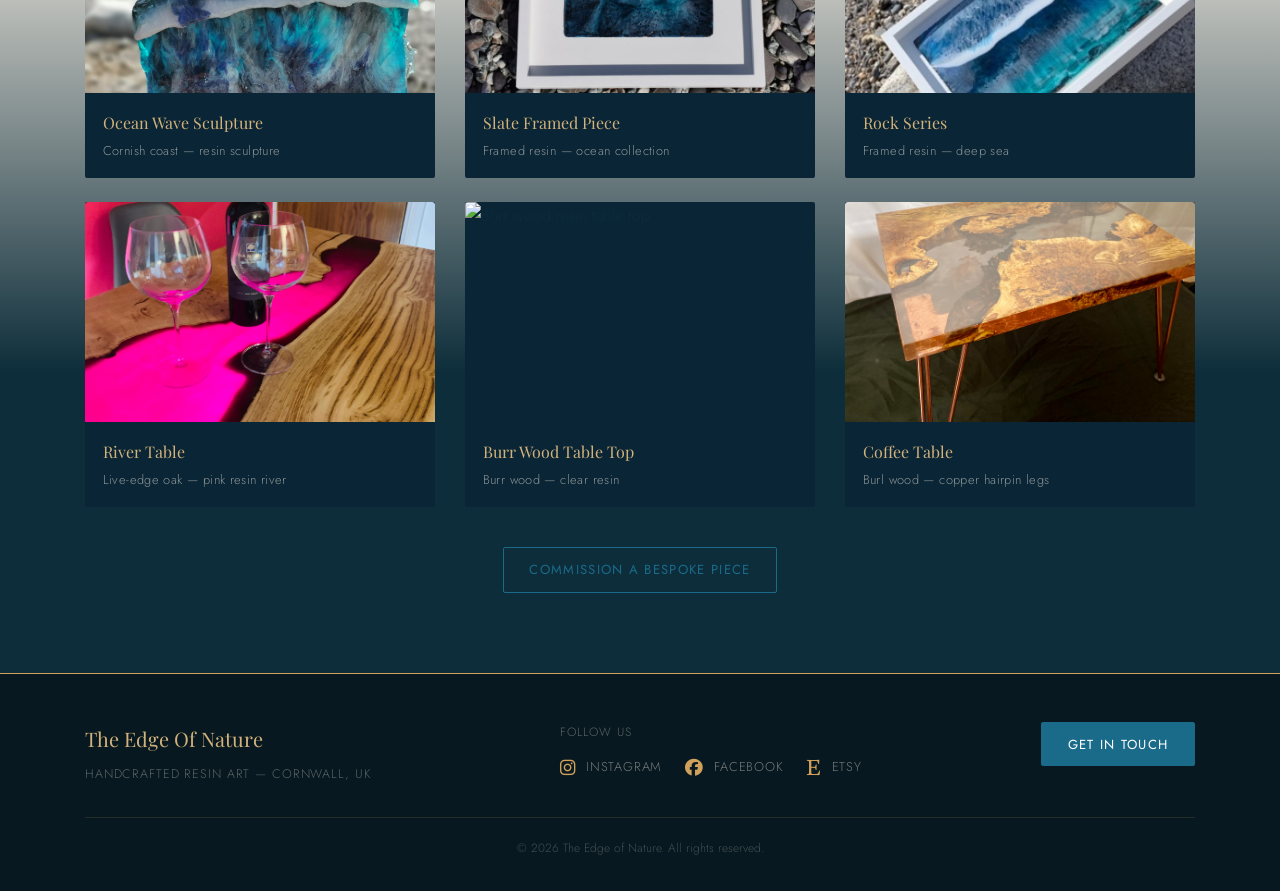
==== commit 3191ed1e: "cleaning up" ====
--- a/index.html
+++ b/index.html
@@ -36,9 +36,12 @@
               aria-controls="navMain"
               aria-expanded="false"
               aria-label="Toggle navigation">
-              <a href="#contact" class="btn-eon">Get in Touch</a>
+              
         <span class="navbar-toggler-icon"></span>
       </button>
+
+              <a href="#contact" class="btn-eon">Get in Touch</a>
+
 
       <div class="collapse navbar-collapse" id="navMain">
         <ul class="navbar-nav ml-auto align-items-lg-center">
@@ -129,8 +132,8 @@
                data-desc="Resin art inspired by the breaking waves of the Cornish coast.">
             <img src="./images/resinwave.JPG" class="card-img-top" alt="Ocean wave resin panel">
             <div class="card-body">
-              <h5 class="card-title">Ocean Wave Sulpture</h5>
-              <p class="card-text">Cornish coast — resin sculture</p>
+              <h5 class="card-title">Ocean Wave Sculpture</h5>
+              <p class="card-text">Cornish coast — resin sculpture</p>
             </div>
           </div>
         </div>
@@ -243,13 +246,13 @@
               <div class="col-md-4 mb-4 mb-md-0">
                 <p class="footer-social-heading">Follow us</p>
                   <div class="footer-social">
-                    <a href="https://www.facebook.com/theedgeofnatureuk/about/" aria-label="Instagram">
+                    <a href="https://www.facebook.com/theedgeofnatureuk/about/" aria-label="Instagram" target="_blank">
                         <i class="fab fa-instagram"></i> Instagram
                     </a>
-                    <a href="https://www.facebook.com/theedgeofnatureuk/" aria-label="Facebook">
+                    <a href="https://www.facebook.com/theedgeofnatureuk/" aria-label="Facebook" target="_blank">
                         <i class="fab fa-facebook"></i> Facebook
                     </a>
-                    <a href="https://www.etsy.com/shop/TheEdgeOfNature" aria-label="Etsy">
+                    <a href="https://www.etsy.com/shop/TheEdgeOfNature" aria-label="Etsy" target="_blank">
                         <i class="fab fa-etsy"></i> Etsy
                      </a>
                     </div>
@@ -321,7 +324,6 @@
 
 
 
-</section>
 
 
 
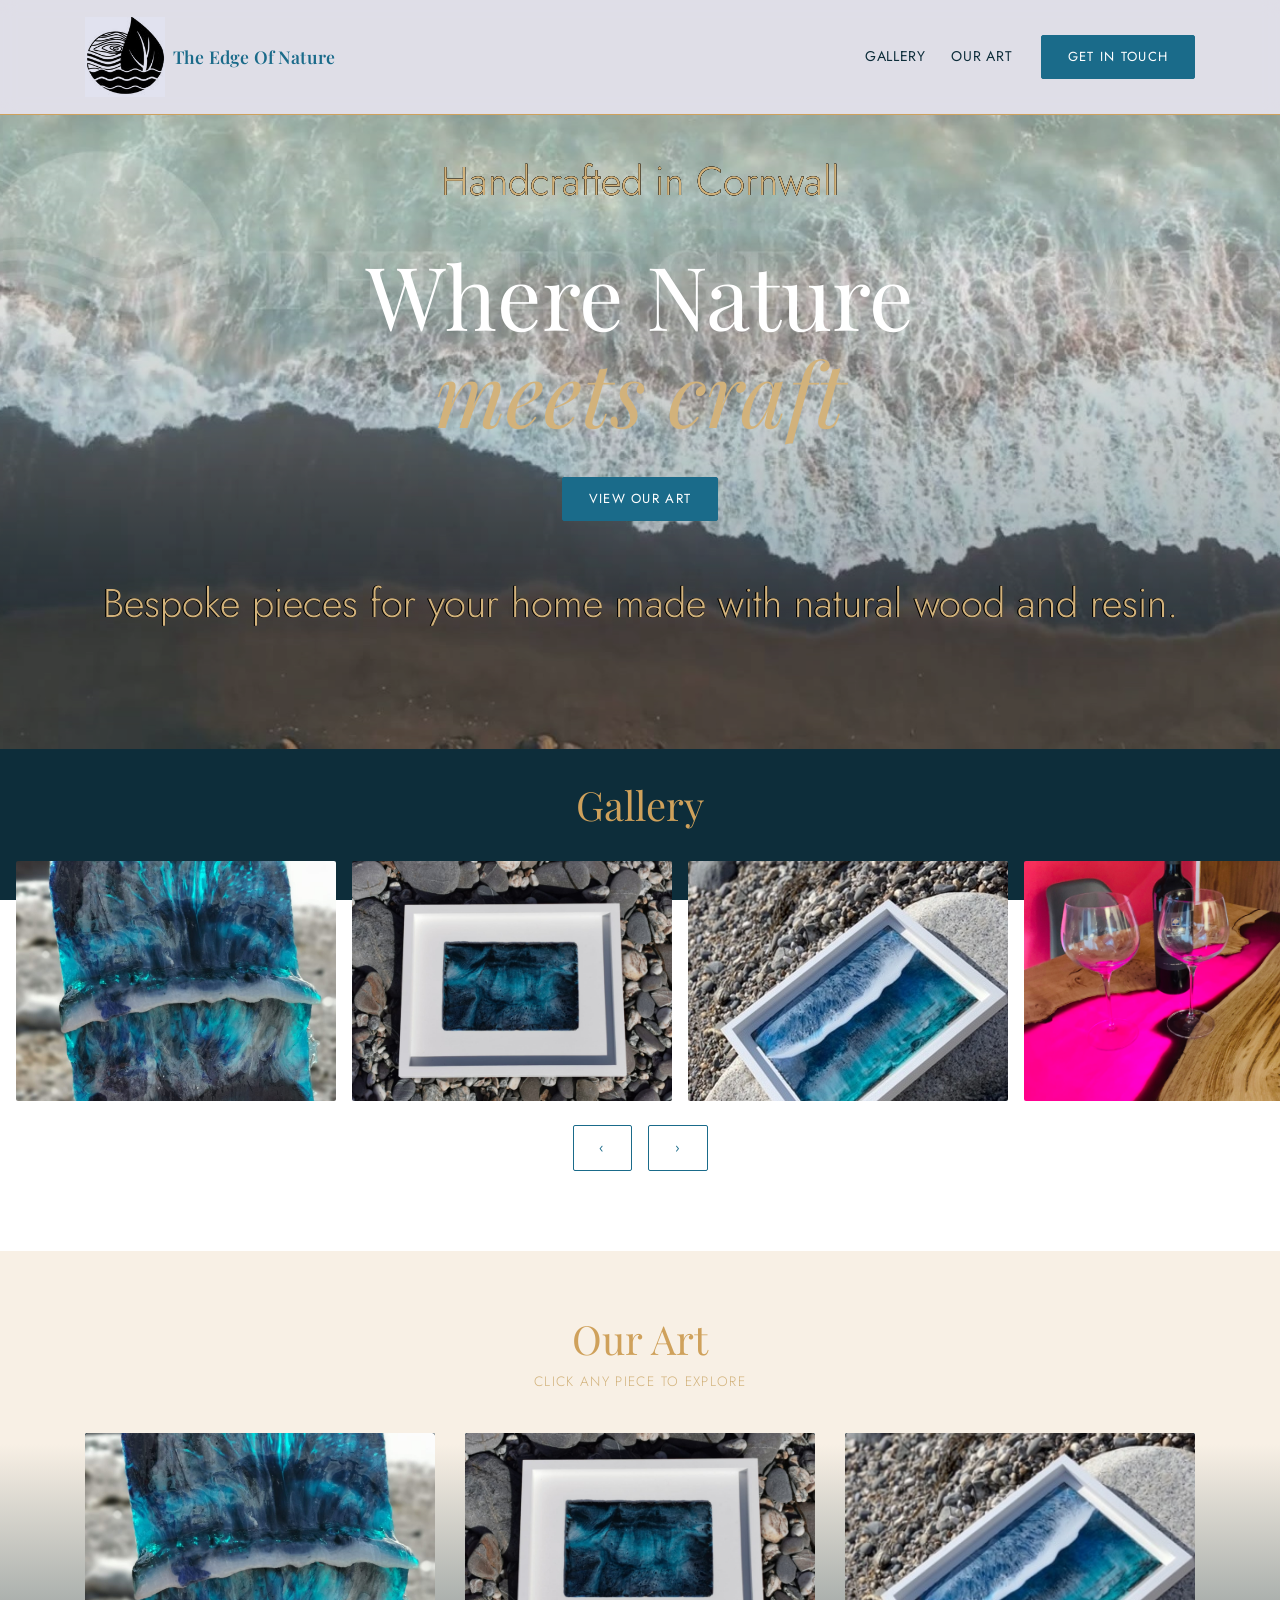
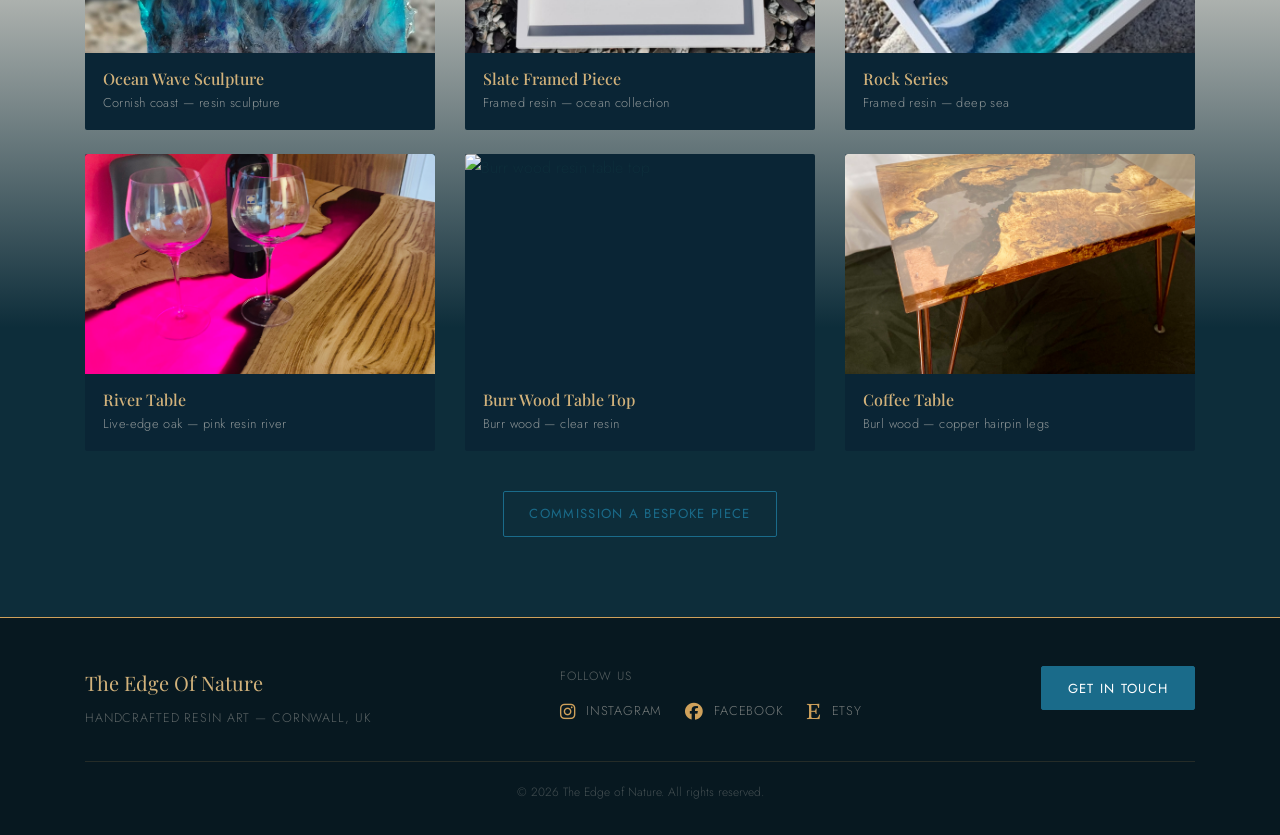
==== commit fe9624d9: "minor update" ====
--- a/index.html
+++ b/index.html
@@ -6,11 +6,10 @@
     <title>The Edge of Nature - Resin Art</title>
 
  
-  
+  <link rel="stylesheet" href="stylesreset2.css" />
   <link rel="stylesheet" href="https://cdn.jsdelivr.net/npm/bootstrap@4.5.3/dist/css/bootstrap.min.css">
   <link href="https://fonts.googleapis.com/css2?family=Playfair+Display:ital,wght@0,400;0,600;1,400&family=Jost:wght@300;400&display=swap" rel="stylesheet">
   <link rel="stylesheet" href="https://cdnjs.cloudflare.com/ajax/libs/font-awesome/6.5.0/css/all.min.css">
-  <link rel="stylesheet" href="stylesreset2.css" />
   <link rel="stylesheet" href="./styles.css" />
    
 
@@ -36,11 +35,11 @@
               aria-controls="navMain"
               aria-expanded="false"
               aria-label="Toggle navigation">
-              
+              <a href="#contact" class="btn-eon">Get in Touch</a>
         <span class="navbar-toggler-icon"></span>
       </button>
 
-              <a href="#contact" class="btn-eon">Get in Touch</a>
+              
 
 
       <div class="collapse navbar-collapse" id="navMain">
@@ -296,9 +295,9 @@
         <input type="tel" id="c-phone" placeholder="+44 7700 000000">
       </div>
       <div class="contact-field">
-        <label for="c-dob">Date of Birth</label>
-        <input type="date" id="c-dob">
-      </div>
+      <label for="c-dob">When would you like us to get back to you?</label>
+          <input type="date" id="c-dob">
+          </div>
       <div class="contact-field">
         <label for="c-message">Message</label>
         <textarea id="c-message" rows="4" placeholder="Tell us about your project..."></textarea>
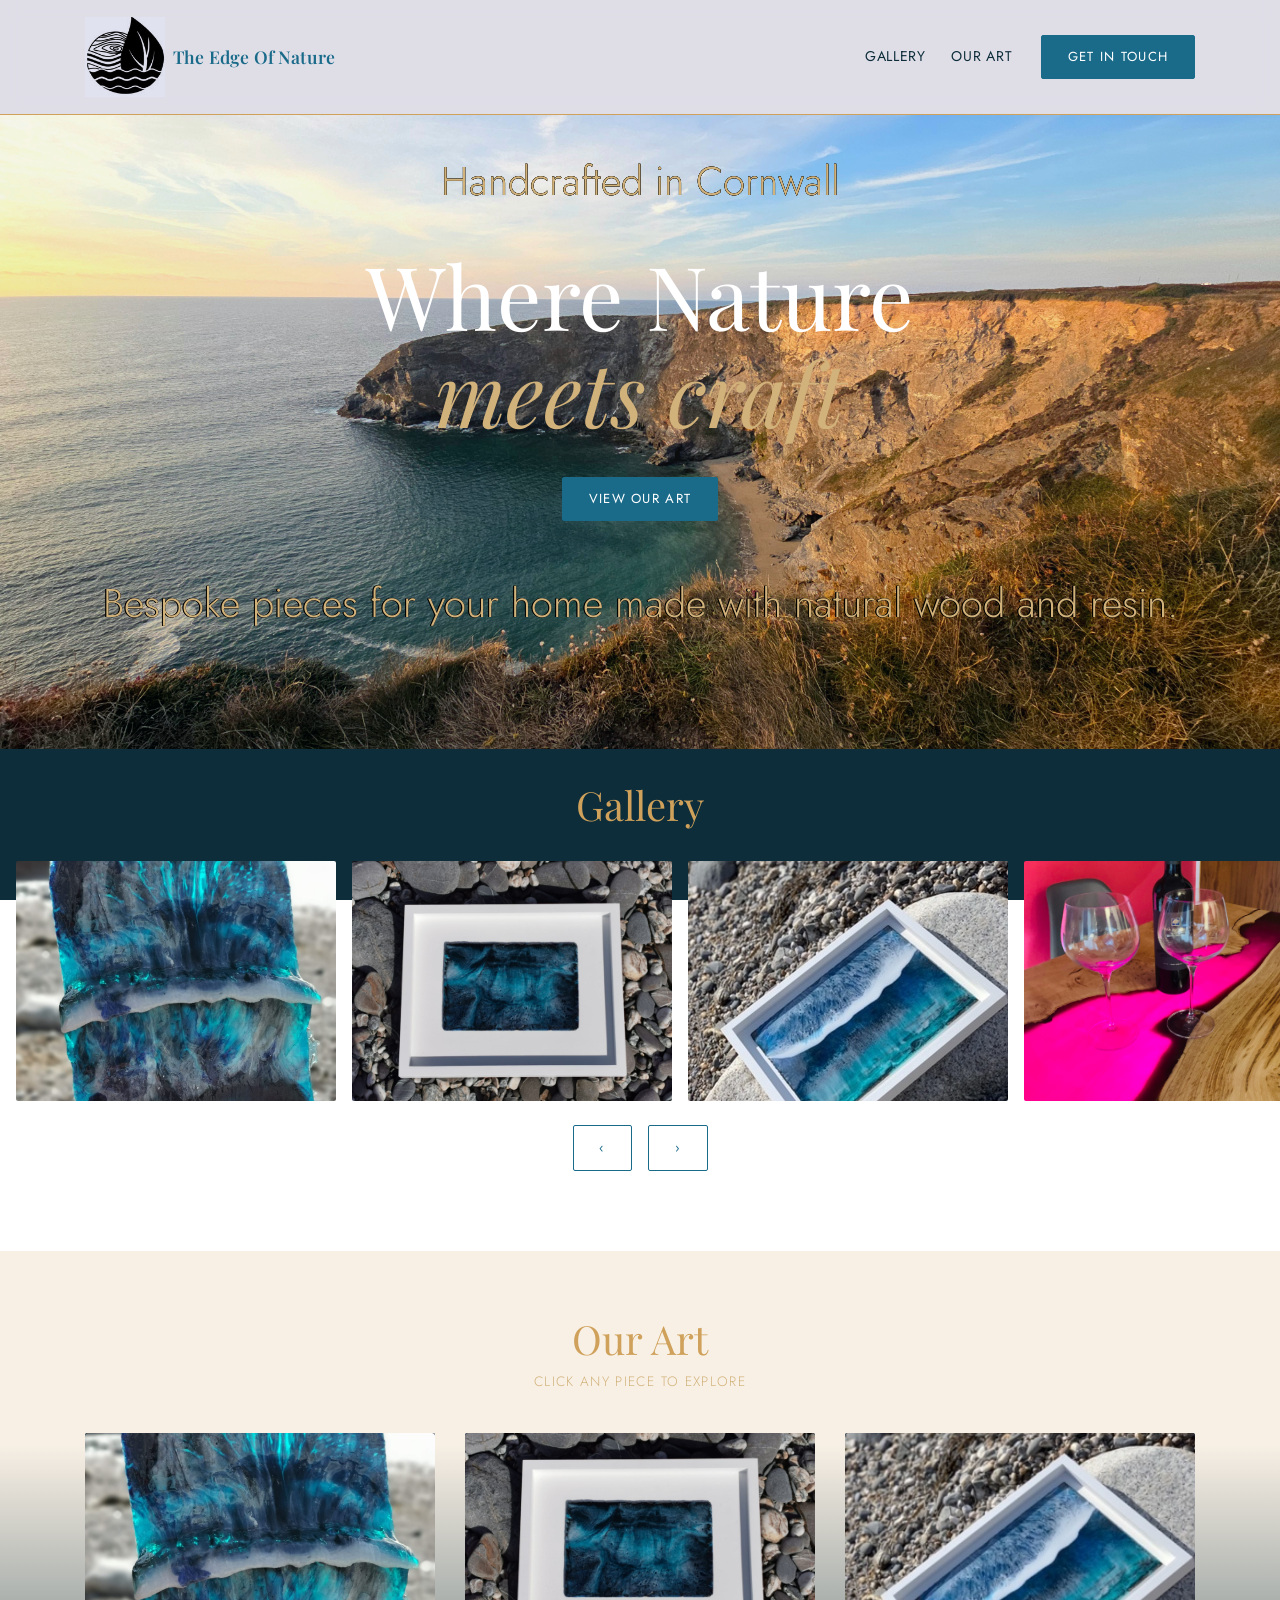
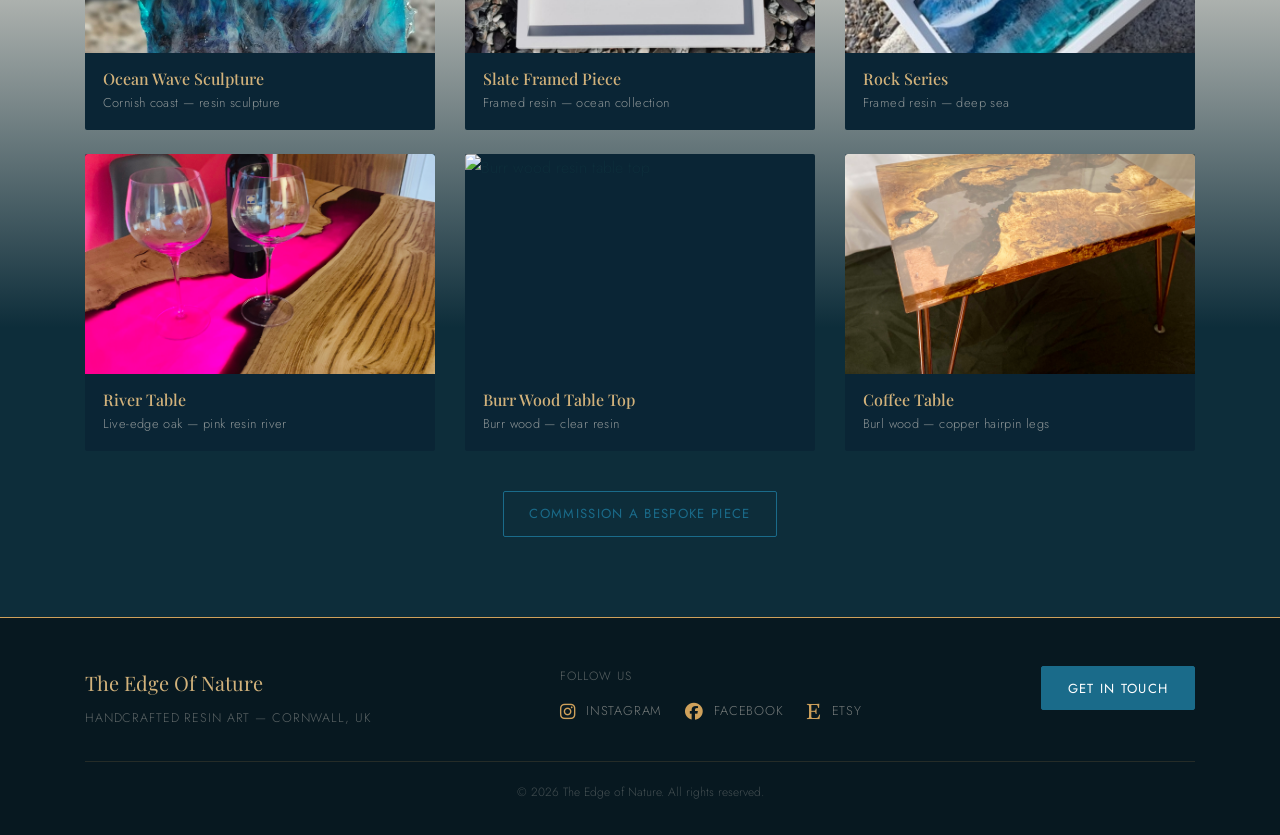
==== commit cc5b223a: "BIg update" ====
--- a/index.html
+++ b/index.html
@@ -35,12 +35,11 @@
               aria-controls="navMain"
               aria-expanded="false"
               aria-label="Toggle navigation">
-              <a href="#contact" class="btn-eon">Get in Touch</a>
         <span class="navbar-toggler-icon"></span>
       </button>
 
               
-
+<a href="#contact" class="btn-eon d-lg-none">Get in Touch</a>
 
       <div class="collapse navbar-collapse" id="navMain">
         <ul class="navbar-nav ml-auto align-items-lg-center">
@@ -64,7 +63,7 @@
  <section class="hero-section">
 
     <img class="hero-img"
-         src="./images/wave.jpg"
+         src="./images/porth.jpg"
          alt="Aerial view of Cornish waves"
          onerror="this.style.display='none'">
 
@@ -313,7 +312,7 @@
       <h3 style="font-family:var(--font-display); color:var(--sand); margin-bottom:.75rem;">
         Thank you!
       </h3>
-      <p style="color:rgba(248,240,229,.65); font-size:.9rem;">
+      <p style="color:rgba(248,240,228,.65); font-size:.9rem;">
         We've received your message and will be in touch soon.
       </p>
     </div>
@@ -376,124 +375,110 @@
 
     });
 
-    
     var cards = [];
-    var currentIndex = 0;
-
-    
-    document.querySelectorAll('.art-card').forEach(function (card, i) {
-      cards.push({
-        img:   card.dataset.img,
-        title: card.dataset.title,
-        desc:  card.dataset.desc
-      });
-
-     
-      card.addEventListener('click', function () {
-        openLightbox(i);
-      });
-    });
-
+var currentIndex = 0;
+
+$('.art-card').each(function (i) {
+  cards.push({
+    img:   $(this).data('img'),
+    title: $(this).data('title'),
+    desc:  $(this).data('desc')
+  });
+
+  $(this).on('click', function () {
+    openLightbox(i);
+  });
+});
+  
     function openLightbox(index) {
-      currentIndex = index;
-      updateLightbox();
-      document.getElementById('lightbox').classList.add('active');
-      document.body.style.overflow = 'hidden'; // stop page scrolling behind overlay
-    }
-
-    function closeLightbox() {
-      document.getElementById('lightbox').classList.remove('active');
-      document.body.style.overflow = ''; // restore page scrolling
-    }
-
-    function updateLightbox() {
-      var item = cards[currentIndex];
-      document.getElementById('lightboxImg').src         = item.img;
-      document.getElementById('lightboxImg').alt         = item.title;
-      document.getElementById('lightboxCaption').textContent = item.title + ' — ' + item.desc;
-    }
-
-    
-    document.getElementById('lightboxClose').addEventListener('click', closeLightbox);
-
-    
-    document.getElementById('lightboxNext').addEventListener('click', function () {
-      currentIndex = (currentIndex + 1) % cards.length;
-      updateLightbox();
-    });
-
-    document.getElementById('lightboxPrev').addEventListener('click', function () {
-      currentIndex = (currentIndex - 1 + cards.length) % cards.length;
-      updateLightbox();
-    });
-
-   
-    document.getElementById('lightbox').addEventListener('click', function (e) {
-      if (e.target === this) closeLightbox();
-    });
-
-    
-    document.addEventListener('keydown', function (e) {
-      if (e.key === 'Escape')      closeLightbox();
-      if (e.key === 'ArrowRight') { currentIndex = (currentIndex + 1) % cards.length; updateLightbox(); }
-      if (e.key === 'ArrowLeft')  { currentIndex = (currentIndex - 1 + cards.length) % cards.length; updateLightbox(); }
-    });
+  currentIndex = index;
+  updateLightbox();
+  $('#lightbox').addClass('active');
+  $('body').css('overflow', 'hidden');
+}
+
+function closeLightbox() {
+  $('#lightbox').removeClass('active');
+  $('body').css('overflow', '');
+}
+
+function updateLightbox() {
+  var item = cards[currentIndex];
+  $('#lightboxImg').attr('src', item.img);
+  $('#lightboxImg').attr('alt', item.title);
+  $('#lightboxCaption').text(item.title + ' — ' + item.desc);
+}
+
+
+$('#lightboxClose').on('click', closeLightbox);
+
+$('#lightboxNext').on('click', function () {
+  currentIndex = (currentIndex + 1) % cards.length;
+  updateLightbox();
+});
+
+$('#lightboxPrev').on('click', function () {
+  currentIndex = (currentIndex - 1 + cards.length) % cards.length;
+  updateLightbox();
+});
+
+$('#lightbox').on('click', function (e) {
+  if ($(e.target).is(this)) closeLightbox();
+});
+
+$(document).on('keydown', function (e) {
+  if (e.key === 'Escape')     closeLightbox();
+  if (e.key === 'ArrowRight') { currentIndex = (currentIndex + 1) % cards.length; updateLightbox(); }
+  if (e.key === 'ArrowLeft')  { currentIndex = (currentIndex - 1 + cards.length) % cards.length; updateLightbox(); }
+});
+
+
+
   </script>
 
 <script>
   
-  const modal        = document.getElementById('contactModal');
-  const closeBtn     = document.getElementById('contactClose');
-  const submitBtn    = document.getElementById('contactSubmit');
-  const form         = document.getElementById('contactForm');
-  const thanks       = document.getElementById('contactThanks');
-
-  
-  document.querySelectorAll('a[href="#contact"], .btn-contact').forEach(btn => {
-    btn.addEventListener('click', function(e) {
-      e.preventDefault();
-      modal.classList.add('active');
-    });
-  });
-
- 
-  closeBtn.addEventListener('click', () => {
-    modal.classList.remove('active');
+$('a[href="#contact"], .btn-contact').on('click', function(e) {
+  e.preventDefault();
+  $('#contactModal').addClass('active');
+});
+
+$('#contactClose').on('click', function() {
+  $('#contactModal').removeClass('active');
+  resetForm();
+});
+
+$('#contactModal').on('click', function(e) {
+  if ($(e.target).is(this)) {
+    $('#contactModal').removeClass('active');
     resetForm();
-  });
-
-  
-  modal.addEventListener('click', function(e) {
-    if (e.target === modal) {
-      modal.classList.remove('active');
-      resetForm();
-    }
-  });
-
-  
-  document.addEventListener('keydown', function(e) {
-    if (e.key === 'Escape') {
-      modal.classList.remove('active');
-      resetForm();
-    }
-  });
-
-  
-  submitBtn.addEventListener('click', function() {
-    form.style.display   = 'none';
-    thanks.style.display = 'block';
-  });
-
-  
-  function resetForm() {
-    form.style.display   = 'block';
-    thanks.style.display = 'none';
-    document.getElementById('c-name').value    = '';
-    document.getElementById('c-email').value   = '';
-    document.getElementById('c-phone').value   = '';
-    document.getElementById('c-dob').value     = ''; 
-    document.getElementById('c-message').value = '';
   }
+});
+
+$(document).on('keydown', function(e) {
+  if (e.key === 'Escape') {
+    $('#contactModal').removeClass('active');
+    resetForm();
+  }
+});
+
+$('#contactSubmit').on('click', function() {
+  $('#contactForm').hide();
+  $('#contactThanks').show();
+});
+
+function resetForm() {
+  $('#contactForm').show();
+  $('#contactThanks').hide();
+  $('#c-name').val('');
+  $('#c-email').val('');
+  $('#c-phone').val('');
+  $('#c-dob').val('');
+  $('#c-message').val('');
+}
+
+
+
 </script>
 
 
--- a/styles.css
+++ b/styles.css
@@ -1,11 +1,11 @@
 :root {
-  --warm-white: #f8f0e5;  /* nav background */
-  --border:     #cfa15b;  /* nav bottom border */
-  --text:       #0d2d3a;  /* nav links */
+  --warm-white: #f8f0e5;  /* background */
+  --border:     #cfa15b;  /* border */
+  --text:       #0d2d3a;  /* links */
   --bark:       #1a6b8a;  /* logo text + hover colour */
   --deep:       #0d2d3a;  /* button hover */
-  --sand:       #d2b27b;  /* hero subheading + title highlight */
-  --golden:     #cfa15b;  /* gallery heading */
+  --sand:       #d2b27b;  /* title highlight */
+  --golden:     #cfa15b;  /*  heading */
 
   --font-display: 'Playfair Display', Georgia, serif;
   --font-body:    'Jost', sans-serif;
@@ -163,7 +163,7 @@
   height: 100%;
   object-fit: cover;
   object-position: center;
-  opacity: .60;
+  opacity: .90;
 
 
 
